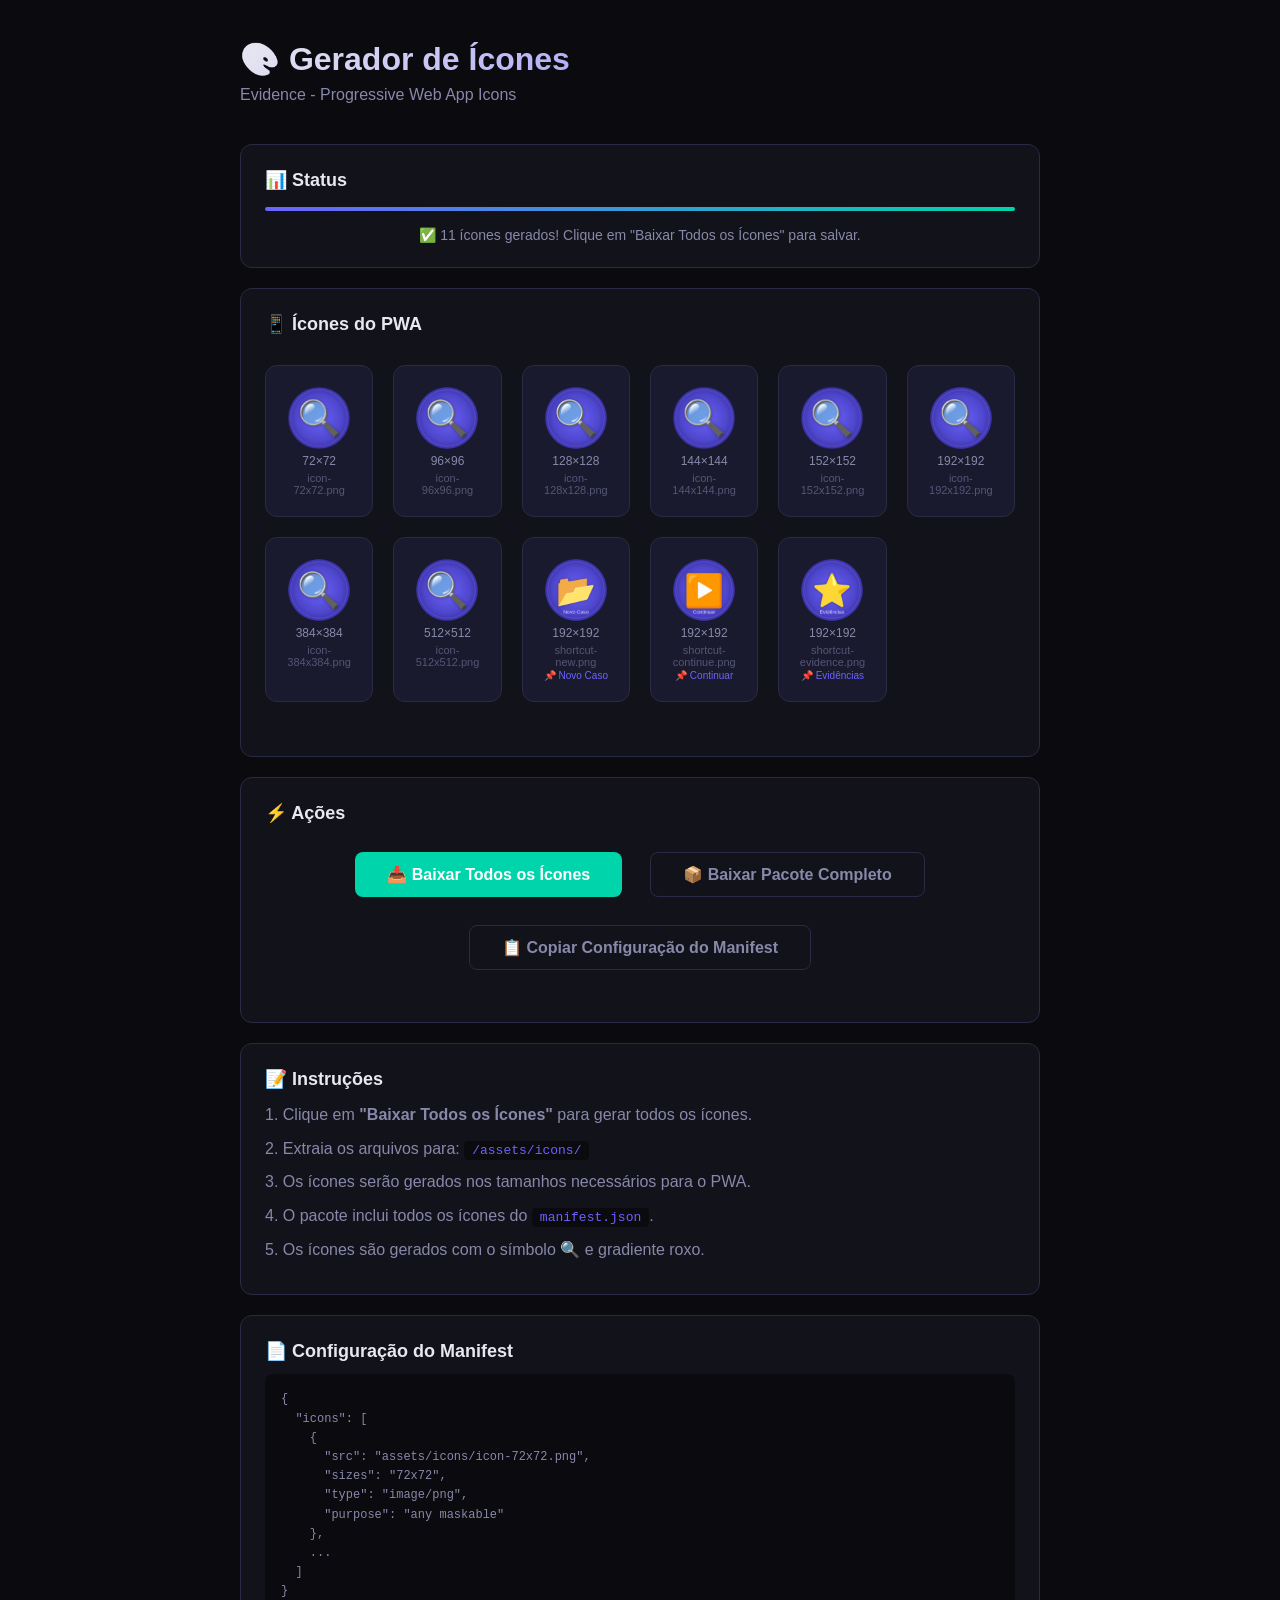
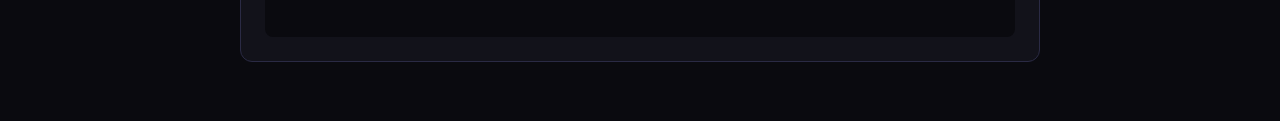
==== create-icons.html @ 15a16e3d "🔄 Refatoração completa para o Evidence" ====
<!DOCTYPE html>
<html lang="pt-BR">
<head>
    <meta charset="UTF-8">
    <meta name="viewport" content="width=device-width, initial-scale=1.0">
    <title>Gerador de Ícones - Evidence</title>
    <style>
        * {
            margin: 0;
            padding: 0;
            box-sizing: border-box;
        }

        body {
            font-family: 'Inter', -apple-system, BlinkMacSystemFont, sans-serif;
            background: #0a0a0f;
            color: #e8e8f0;
            min-height: 100vh;
            padding: 40px 20px;
        }

        .container {
            max-width: 800px;
            margin: 0 auto;
        }

        h1 {
            font-size: 32px;
            font-weight: 800;
            margin-bottom: 8px;
            background: linear-gradient(135deg, #e8e8f0, #6c63ff);
            -webkit-background-clip: text;
            -webkit-text-fill-color: transparent;
            background-clip: text;
        }

        .subtitle {
            color: #8888aa;
            margin-bottom: 40px;
        }

        .icon-grid {
            display: grid;
            grid-template-columns: repeat(auto-fill, minmax(100px, 1fr));
            gap: 20px;
            margin: 30px 0;
        }

        .icon-item {
            background: #1a1a2e;
            border: 1px solid #2a2a44;
            border-radius: 12px;
            padding: 20px;
            text-align: center;
            transition: all 0.25s ease;
            cursor: pointer;
        }

        .icon-item:hover {
            border-color: #6c63ff;
            transform: translateY(-4px);
            box-shadow: 0 8px 32px rgba(108, 99, 255, 0.2);
        }

        .icon-item .preview {
            font-size: 48px;
            display: block;
            margin-bottom: 8px;
        }

        .icon-item .size {
            font-size: 12px;
            color: #8888aa;
        }

        .icon-item .name {
            font-size: 11px;
            color: #555577;
            margin-top: 4px;
        }

        .btn {
            background: #6c63ff;
            color: white;
            border: none;
            padding: 12px 32px;
            border-radius: 8px;
            font-size: 16px;
            font-weight: 600;
            cursor: pointer;
            transition: all 0.25s ease;
            margin: 8px;
        }

        .btn:hover {
            background: #7c73ff;
            transform: translateY(-2px);
            box-shadow: 0 8px 32px rgba(108, 99, 255, 0.3);
        }

        .btn-secondary {
            background: transparent;
            border: 1px solid #2a2a44;
            color: #8888aa;
        }

        .btn-secondary:hover {
            background: #1a1a2e;
            color: #e8e8f0;
            border-color: #6c63ff;
        }

        .btn-success {
            background: #00d4aa;
        }

        .btn-success:hover {
            background: #00e8bb;
            box-shadow: 0 8px 32px rgba(0, 212, 170, 0.3);
        }

        .section {
            background: #12121a;
            border: 1px solid #2a2a44;
            border-radius: 12px;
            padding: 24px;
            margin: 20px 0;
        }

        .section h2 {
            font-size: 18px;
            margin-bottom: 12px;
            color: #e8e8f0;
        }

        .section p {
            color: #8888aa;
            line-height: 1.6;
            margin-bottom: 8px;
        }

        code {
            background: #0a0a0f;
            padding: 2px 8px;
            border-radius: 4px;
            font-size: 13px;
            color: #6c63ff;
        }

        .progress-bar {
            width: 100%;
            height: 4px;
            background: #1a1a2e;
            border-radius: 4px;
            overflow: hidden;
            margin: 16px 0;
        }

        .progress-fill {
            height: 100%;
            background: linear-gradient(90deg, #6c63ff, #00d4aa);
            transition: width 0.5s ease;
            width: 0%;
        }

        .status {
            color: #8888aa;
            font-size: 14px;
            text-align: center;
        }

        .btn-group {
            display: flex;
            gap: 12px;
            flex-wrap: wrap;
            justify-content: center;
            margin: 20px 0;
        }

        @media (max-width: 600px) {
            h1 { font-size: 24px; }
            .icon-grid { grid-template-columns: repeat(auto-fill, minmax(80px, 1fr)); }
            .icon-item .preview { font-size: 36px; }
        }
    </style>
</head>
<body>
    <div class="container">
        <h1>🎨 Gerador de Ícones</h1>
        <p class="subtitle">Evidence - Progressive Web App Icons</p>

        <!-- Status -->
        <div class="section">
            <h2>📊 Status</h2>
            <div class="progress-bar">
                <div class="progress-fill" id="progressFill"></div>
            </div>
            <div class="status" id="status">Aguardando ação...</div>
        </div>

        <!-- Ícones -->
        <div class="section">
            <h2>📱 Ícones do PWA</h2>
            <div class="icon-grid" id="iconGrid">
                <!-- Gerado por JavaScript -->
            </div>
        </div>

        <!-- Ações -->
        <div class="section">
            <h2>⚡ Ações</h2>
            <div class="btn-group">
                <button class="btn btn-success" onclick="generateAllIcons()">
                    📥 Baixar Todos os Ícones
                </button>
                <button class="btn btn-secondary" onclick="downloadPackage()">
                    📦 Baixar Pacote Completo
                </button>
                <button class="btn btn-secondary" onclick="copyManifest()">
                    📋 Copiar Configuração do Manifest
                </button>
            </div>
        </div>

        <!-- Instruções -->
        <div class="section">
            <h2>📝 Instruções</h2>
            <p>1. Clique em <strong>"Baixar Todos os Ícones"</strong> para gerar todos os ícones.</p>
            <p>2. Extraia os arquivos para: <code>/assets/icons/</code></p>
            <p>3. Os ícones serão gerados nos tamanhos necessários para o PWA.</p>
            <p>4. O pacote inclui todos os ícones do <code>manifest.json</code>.</p>
            <p>5. Os ícones são gerados com o símbolo <strong>🔍</strong> e gradiente roxo.</p>
        </div>

        <!-- Configuração do Manifest -->
        <div class="section">
            <h2>📄 Configuração do Manifest</h2>
            <pre style="background:#0a0a0f;padding:16px;border-radius:8px;overflow-x:auto;font-size:12px;color:#8888aa;line-height:1.6;" id="manifestCode">
{
  "icons": [
    {
      "src": "assets/icons/icon-72x72.png",
      "sizes": "72x72",
      "type": "image/png",
      "purpose": "any maskable"
    },
    ...
  ]
}
            </pre>
        </div>
    </div>

    <script>
        // ============================================
        // CONFIGURAÇÃO DOS ÍCONES
        // ============================================

        const ICON_SIZES = [
            { size: 72, name: 'icon-72x72.png' },
            { size: 96, name: 'icon-96x96.png' },
            { size: 128, name: 'icon-128x128.png' },
            { size: 144, name: 'icon-144x144.png' },
            { size: 152, name: 'icon-152x152.png' },
            { size: 192, name: 'icon-192x192.png' },
            { size: 384, name: 'icon-384x384.png' },
            { size: 512, name: 'icon-512x512.png' }
        ];

        const SHORTCUT_ICONS = [
            { size: 192, name: 'shortcut-new.png', label: 'Novo Caso' },
            { size: 192, name: 'shortcut-continue.png', label: 'Continuar' },
            { size: 192, name: 'shortcut-evidence.png', label: 'Evidências' }
        ];

        let generatedIcons = [];

        // ============================================
        // GERAR ÍCONES
        // ============================================

        function generateIcon(size, symbol = '🔍', label = '') {
            const canvas = document.createElement('canvas');
            canvas.width = size;
            canvas.height = size;
            const ctx = canvas.getContext('2d');

            // Fundo gradiente
            const gradient = ctx.createRadialGradient(
                size * 0.5, size * 0.5, 0,
                size * 0.5, size * 0.5, size * 0.6
            );
            gradient.addColorStop(0, '#6c63ff');
            gradient.addColorStop(0.6, '#4f47cc');
            gradient.addColorStop(1, '#2a1f8f');
            ctx.fillStyle = gradient;
            ctx.beginPath();
            ctx.arc(size * 0.5, size * 0.5, size * 0.48, 0, Math.PI * 2);
            ctx.fill();

            // Borda
            ctx.strokeStyle = 'rgba(255,255,255,0.1)';
            ctx.lineWidth = size * 0.015;
            ctx.beginPath();
            ctx.arc(size * 0.5, size * 0.5, size * 0.44, 0, Math.PI * 2);
            ctx.stroke();

            // Símbolo
            const fontSize = size * (symbol === '🔍' ? 0.55 : 0.5);
            ctx.fillStyle = 'white';
            ctx.font = `${fontSize}px serif`;
            ctx.textAlign = 'center';
            ctx.textBaseline = 'middle';
            
            // Sombra no texto
            ctx.shadowColor = 'rgba(0,0,0,0.3)';
            ctx.shadowBlur = size * 0.05;
            ctx.fillText(symbol, size * 0.5, size * 0.55);
            ctx.shadowBlur = 0;

            // Label (para shortcuts)
            if (label) {
                const labelSize = size * 0.08;
                ctx.fillStyle = 'rgba(255,255,255,0.8)';
                ctx.font = `${labelSize}px Inter, sans-serif`;
                ctx.fillText(label, size * 0.5, size * 0.85);
            }

            return canvas;
        }

        function downloadIcon(canvas, filename) {
            const link = document.createElement('a');
            link.download = filename;
            link.href = canvas.toDataURL('image/png');
            document.body.appendChild(link);
            link.click();
            document.body.removeChild(link);
        }

        // ============================================
        // GERAR TODOS OS ÍCONES
        // ============================================

        function generateAllIcons() {
            const status = document.getElementById('status');
            const progressFill = document.getElementById('progressFill');
            const grid = document.getElementById('iconGrid');
            
            let total = ICON_SIZES.length + SHORTCUT_ICONS.length;
            let generated = 0;
            generatedIcons = [];

            // Limpar grid
            grid.innerHTML = '';

            // Gerar ícones principais
            ICON_SIZES.forEach((icon, index) => {
                const canvas = generateIcon(icon.size);
                generatedIcons.push({ canvas, name: icon.name });
                
                // Mostrar preview
                const item = createIconPreview(canvas, icon.name, icon.size);
                grid.appendChild(item);
                
                generated++;
                updateProgress(generated, total, `Gerando ${icon.name}...`);
            });

            // Gerar ícones de atalho
            SHORTCUT_ICONS.forEach((icon, index) => {
                const symbols = ['📂', '▶️', '⭐'];
                const canvas = generateIcon(icon.size, symbols[index] || '🔍', icon.label);
                generatedIcons.push({ canvas, name: icon.name });
                
                const item = createIconPreview(canvas, icon.name, icon.size, icon.label);
                grid.appendChild(item);
                
                generated++;
                updateProgress(generated, total, `Gerando ${icon.name}...`);
            });

            updateProgress(generated, total, '✅ Todos os ícones gerados!');
            document.getElementById('status').innerHTML = `
                ✅ ${generated} ícones gerados! Clique em "Baixar Todos os Ícones" para salvar.
            `;
        }

        function createIconPreview(canvas, name, size, label = '') {
            const div = document.createElement('div');
            div.className = 'icon-item';
            
            const img = document.createElement('img');
            img.src = canvas.toDataURL('image/png');
            img.style.width = '64px';
            img.style.height = '64px';
            img.style.borderRadius = '8px';
            
            div.appendChild(img);
            
            const sizeSpan = document.createElement('div');
            sizeSpan.className = 'size';
            sizeSpan.textContent = `${size}×${size}`;
            div.appendChild(sizeSpan);
            
            const nameSpan = document.createElement('div');
            nameSpan.className = 'name';
            nameSpan.textContent = name;
            div.appendChild(nameSpan);
            
            if (label) {
                const labelSpan = document.createElement('div');
                labelSpan.style.cssText = 'font-size:10px;color:#6c63ff;margin-top:2px;';
                labelSpan.textContent = `📌 ${label}`;
                div.appendChild(labelSpan);
            }
            
            // Download individual
            div.addEventListener('click', () => {
                downloadIcon(canvas, name);
            });
            
            return div;
        }

        function updateProgress(current, total, message) {
            const percent = Math.round((current / total) * 100);
            document.getElementById('progressFill').style.width = percent + '%';
            document.getElementById('status').textContent = `${message} (${current}/${total})`;
        }

        // ============================================
        // BAIXAR TODOS OS ÍCONES
        // ============================================

        function downloadPackage() {
            if (generatedIcons.length === 0) {
                alert('⚠️ Primeiro gere os ícones clicando em "Baixar Todos os Ícones"');
                return;
            }

            // Download individual
            generatedIcons.forEach((item, index) => {
                setTimeout(() => {
                    downloadIcon(item.canvas, item.name);
                }, index * 200);
            });

            document.getElementById('status').textContent = 
                `📥 Baixando ${generatedIcons.length} ícones...`;
        }

        // ============================================
        // COPIAR CONFIGURAÇÃO DO MANIFEST
        // ============================================

        function copyManifest() {
            const iconConfig = ICON_SIZES.map(icon => ({
                src: `assets/icons/${icon.name}`,
                sizes: `${icon.size}x${icon.size}`,
                type: 'image/png',
                purpose: 'any maskable'
            }));

            const shortcutConfig = SHORTCUT_ICONS.map(icon => ({
                src: `assets/icons/${icon.name}`,
                sizes: `${icon.size}x${icon.size}`,
                type: 'image/png'
            }));

            const manifest = {
                icons: iconConfig,
                shortcuts: [
                    {
                        name: "Nova Investigação",
                        short_name: "Novo Caso",
                        description: "Iniciar uma nova investigação",
                        url: "/?action=new",
                        icons: [shortcutConfig[0]]
                    },
                    {
                        name: "Continuar Investigação",
                        short_name: "Continuar",
                        description: "Continuar onde parou",
                        url: "/?action=continue",
                        icons: [shortcutConfig[1]]
                    },
                    {
                        name: "Evidências",
                        short_name: "Evidências",
                        description: "Ver todas as evidências",
                        url: "/?action=evidence",
                        icons: [shortcutConfig[2]]
                    }
                ]
            };

            const text = JSON.stringify(manifest, null, 2);
            
            // Copiar para clipboard
            if (navigator.clipboard) {
                navigator.clipboard.writeText(text).then(() => {
                    document.getElementById('status').textContent = '✅ Configuração copiada para o clipboard!';
                });
            } else {
                // Fallback
                const textarea = document.createElement('textarea');
                textarea.value = text;
                document.body.appendChild(textarea);
                textarea.select();
                document.execCommand('copy');
                document.body.removeChild(textarea);
                document.getElementById('status').textContent = '✅ Configuração copiada para o clipboard!';
            }

            // Mostrar no preview
            document.getElementById('manifestCode').textContent = text;
        }

        // ============================================
        // INICIAR
        // ============================================

        // Auto-generate on load
        document.addEventListener('DOMContentLoaded', () => {
            generateAllIcons();
        });

        // ============================================
        // EXPORTAR PARA USO EXTERNO
        // ============================================

        window.generateAllIcons = generateAllIcons;
        window.downloadPackage = downloadPackage;
        window.copyManifest = copyManifest;

        console.log('🎨 Icon Generator loaded!');
        console.log(`📱 ${ICON_SIZES.length + SHORTCUT_ICONS.length} icons ready to generate`);
    </script>
</body>
</html>
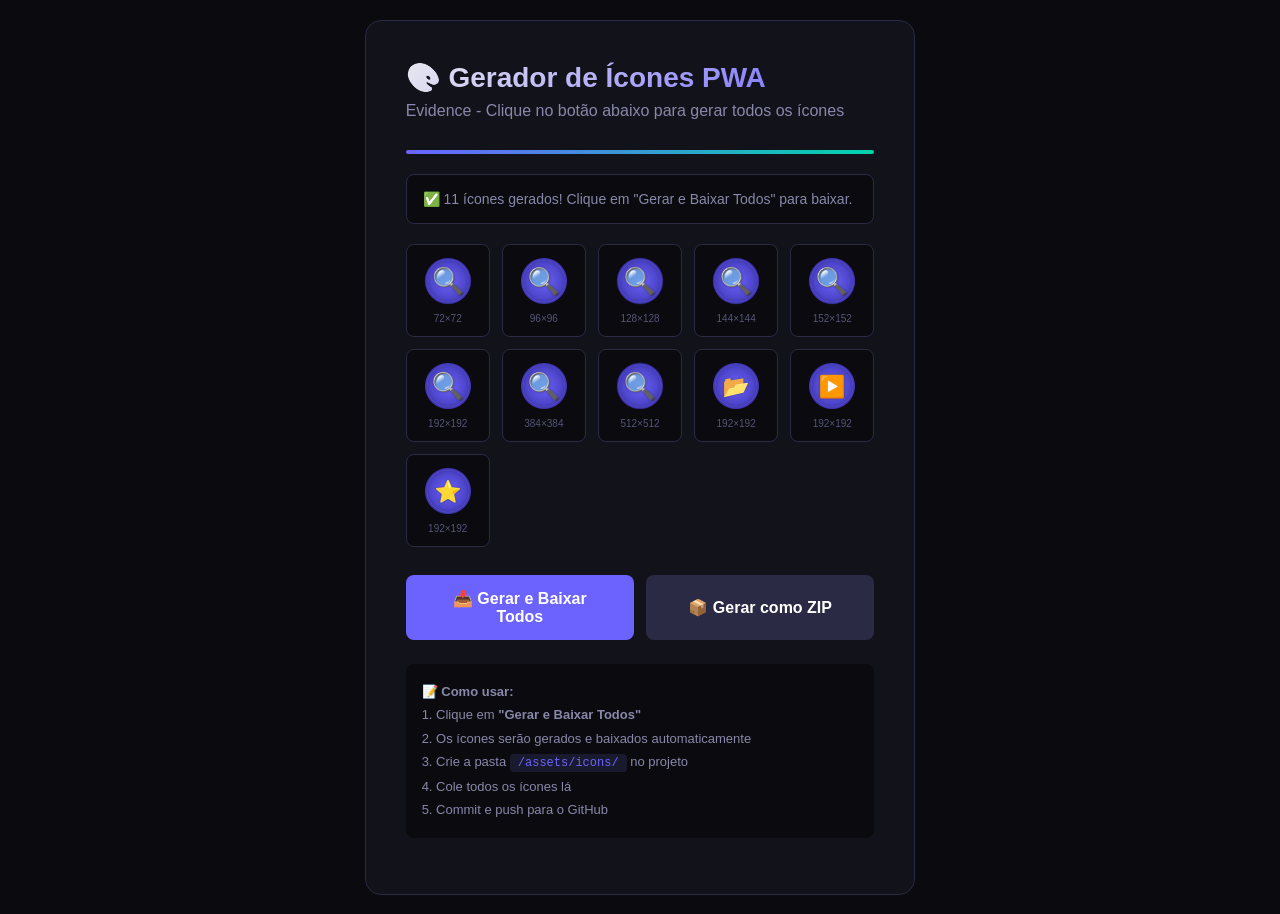
==== commit 9190836b: "🔧 Atualiza gerador de ícones com suporte a ZIP" ====
--- a/create-icons.html
+++ b/create-icons.html
@@ -5,148 +5,79 @@
     <meta name="viewport" content="width=device-width, initial-scale=1.0">
     <title>Gerador de Ícones - Evidence</title>
     <style>
-        * {
-            margin: 0;
-            padding: 0;
-            box-sizing: border-box;
-        }
-
+        * { margin: 0; padding: 0; box-sizing: border-box; }
         body {
-            font-family: 'Inter', -apple-system, BlinkMacSystemFont, sans-serif;
+            font-family: 'Inter', sans-serif;
             background: #0a0a0f;
             color: #e8e8f0;
             min-height: 100vh;
-            padding: 40px 20px;
-        }
-
+            display: flex;
+            align-items: center;
+            justify-content: center;
+            padding: 20px;
+        }
         .container {
-            max-width: 800px;
-            margin: 0 auto;
-        }
-
+            max-width: 700px;
+            background: #12121a;
+            border: 1px solid #2a2a44;
+            border-radius: 16px;
+            padding: 40px;
+        }
         h1 {
-            font-size: 32px;
+            font-size: 28px;
             font-weight: 800;
             margin-bottom: 8px;
             background: linear-gradient(135deg, #e8e8f0, #6c63ff);
             -webkit-background-clip: text;
             -webkit-text-fill-color: transparent;
-            background-clip: text;
-        }
-
-        .subtitle {
-            color: #8888aa;
-            margin-bottom: 40px;
-        }
-
-        .icon-grid {
-            display: grid;
-            grid-template-columns: repeat(auto-fill, minmax(100px, 1fr));
-            gap: 20px;
-            margin: 30px 0;
-        }
-
-        .icon-item {
-            background: #1a1a2e;
-            border: 1px solid #2a2a44;
-            border-radius: 12px;
-            padding: 20px;
-            text-align: center;
-            transition: all 0.25s ease;
-            cursor: pointer;
-        }
-
-        .icon-item:hover {
-            border-color: #6c63ff;
-            transform: translateY(-4px);
-            box-shadow: 0 8px 32px rgba(108, 99, 255, 0.2);
-        }
-
-        .icon-item .preview {
-            font-size: 48px;
-            display: block;
-            margin-bottom: 8px;
-        }
-
-        .icon-item .size {
-            font-size: 12px;
-            color: #8888aa;
-        }
-
-        .icon-item .name {
-            font-size: 11px;
-            color: #555577;
-            margin-top: 4px;
-        }
-
+        }
+        .subtitle { color: #8888aa; margin-bottom: 30px; }
         .btn {
             background: #6c63ff;
             color: white;
             border: none;
-            padding: 12px 32px;
+            padding: 14px 32px;
             border-radius: 8px;
             font-size: 16px;
             font-weight: 600;
             cursor: pointer;
             transition: all 0.25s ease;
-            margin: 8px;
-        }
-
-        .btn:hover {
-            background: #7c73ff;
-            transform: translateY(-2px);
-            box-shadow: 0 8px 32px rgba(108, 99, 255, 0.3);
-        }
-
-        .btn-secondary {
-            background: transparent;
+            margin: 8px 0;
+            width: 100%;
+        }
+        .btn:hover { background: #7c73ff; transform: translateY(-2px); }
+        .btn-secondary { background: #2a2a44; }
+        .btn-secondary:hover { background: #3a3a5a; }
+        .status {
+            margin: 20px 0;
+            padding: 16px;
+            background: #0a0a0f;
+            border-radius: 8px;
             border: 1px solid #2a2a44;
             color: #8888aa;
-        }
-
-        .btn-secondary:hover {
-            background: #1a1a2e;
-            color: #e8e8f0;
-            border-color: #6c63ff;
-        }
-
-        .btn-success {
-            background: #00d4aa;
-        }
-
-        .btn-success:hover {
-            background: #00e8bb;
-            box-shadow: 0 8px 32px rgba(0, 212, 170, 0.3);
-        }
-
-        .section {
-            background: #12121a;
+            font-size: 14px;
+        }
+        .status .success { color: #00d4aa; }
+        .status .error { color: #ff6b6b; }
+        .icon-grid {
+            display: grid;
+            grid-template-columns: repeat(auto-fill, minmax(80px, 1fr));
+            gap: 12px;
+            margin: 20px 0;
+        }
+        .icon-item {
+            background: #0a0a0f;
             border: 1px solid #2a2a44;
-            border-radius: 12px;
-            padding: 24px;
-            margin: 20px 0;
-        }
-
-        .section h2 {
-            font-size: 18px;
-            margin-bottom: 12px;
-            color: #e8e8f0;
-        }
-
-        .section p {
-            color: #8888aa;
-            line-height: 1.6;
-            margin-bottom: 8px;
-        }
-
-        code {
-            background: #0a0a0f;
-            padding: 2px 8px;
-            border-radius: 4px;
-            font-size: 13px;
-            color: #6c63ff;
-        }
-
+            border-radius: 8px;
+            padding: 12px;
+            text-align: center;
+        }
+        .icon-item img {
+            width: 48px;
+            height: 48px;
+            border-radius: 6px;
+        }
+        .icon-item .size { font-size: 10px; color: #555577; margin-top: 4px; }
         .progress-bar {
             width: 100%;
             height: 4px;
@@ -155,107 +86,65 @@
             overflow: hidden;
             margin: 16px 0;
         }
-
         .progress-fill {
             height: 100%;
             background: linear-gradient(90deg, #6c63ff, #00d4aa);
             transition: width 0.5s ease;
             width: 0%;
         }
-
-        .status {
+        .instructions {
+            background: #0a0a0f;
+            border-radius: 8px;
+            padding: 16px;
+            margin: 16px 0;
+            font-size: 13px;
             color: #8888aa;
-            font-size: 14px;
-            text-align: center;
-        }
-
+            line-height: 1.8;
+        }
+        code {
+            background: #1a1a2e;
+            padding: 2px 8px;
+            border-radius: 4px;
+            color: #6c63ff;
+            font-size: 12px;
+        }
         .btn-group {
             display: flex;
             gap: 12px;
             flex-wrap: wrap;
-            justify-content: center;
-            margin: 20px 0;
-        }
-
-        @media (max-width: 600px) {
-            h1 { font-size: 24px; }
-            .icon-grid { grid-template-columns: repeat(auto-fill, minmax(80px, 1fr)); }
-            .icon-item .preview { font-size: 36px; }
-        }
+        }
+        .btn-group .btn { flex: 1; min-width: 120px; }
     </style>
 </head>
 <body>
     <div class="container">
-        <h1>🎨 Gerador de Ícones</h1>
-        <p class="subtitle">Evidence - Progressive Web App Icons</p>
-
-        <!-- Status -->
-        <div class="section">
-            <h2>📊 Status</h2>
-            <div class="progress-bar">
-                <div class="progress-fill" id="progressFill"></div>
-            </div>
-            <div class="status" id="status">Aguardando ação...</div>
+        <h1>🎨 Gerador de Ícones PWA</h1>
+        <p class="subtitle">Evidence - Clique no botão abaixo para gerar todos os ícones</p>
+
+        <div class="progress-bar">
+            <div class="progress-fill" id="progressFill"></div>
         </div>
 
-        <!-- Ícones -->
-        <div class="section">
-            <h2>📱 Ícones do PWA</h2>
-            <div class="icon-grid" id="iconGrid">
-                <!-- Gerado por JavaScript -->
-            </div>
+        <div id="status" class="status">⏳ Aguardando...</div>
+
+        <div id="iconGrid" class="icon-grid"></div>
+
+        <div class="btn-group">
+            <button class="btn" id="generateBtn">📥 Gerar e Baixar Todos</button>
+            <button class="btn btn-secondary" id="generateZipBtn">📦 Gerar como ZIP</button>
         </div>
 
-        <!-- Ações -->
-        <div class="section">
-            <h2>⚡ Ações</h2>
-            <div class="btn-group">
-                <button class="btn btn-success" onclick="generateAllIcons()">
-                    📥 Baixar Todos os Ícones
-                </button>
-                <button class="btn btn-secondary" onclick="downloadPackage()">
-                    📦 Baixar Pacote Completo
-                </button>
-                <button class="btn btn-secondary" onclick="copyManifest()">
-                    📋 Copiar Configuração do Manifest
-                </button>
-            </div>
-        </div>
-
-        <!-- Instruções -->
-        <div class="section">
-            <h2>📝 Instruções</h2>
-            <p>1. Clique em <strong>"Baixar Todos os Ícones"</strong> para gerar todos os ícones.</p>
-            <p>2. Extraia os arquivos para: <code>/assets/icons/</code></p>
-            <p>3. Os ícones serão gerados nos tamanhos necessários para o PWA.</p>
-            <p>4. O pacote inclui todos os ícones do <code>manifest.json</code>.</p>
-            <p>5. Os ícones são gerados com o símbolo <strong>🔍</strong> e gradiente roxo.</p>
-        </div>
-
-        <!-- Configuração do Manifest -->
-        <div class="section">
-            <h2>📄 Configuração do Manifest</h2>
-            <pre style="background:#0a0a0f;padding:16px;border-radius:8px;overflow-x:auto;font-size:12px;color:#8888aa;line-height:1.6;" id="manifestCode">
-{
-  "icons": [
-    {
-      "src": "assets/icons/icon-72x72.png",
-      "sizes": "72x72",
-      "type": "image/png",
-      "purpose": "any maskable"
-    },
-    ...
-  ]
-}
-            </pre>
+        <div class="instructions">
+            <strong>📝 Como usar:</strong><br>
+            1. Clique em <strong>"Gerar e Baixar Todos"</strong><br>
+            2. Os ícones serão gerados e baixados automaticamente<br>
+            3. Crie a pasta <code>/assets/icons/</code> no projeto<br>
+            4. Cole todos os ícones lá<br>
+            5. Commit e push para o GitHub
         </div>
     </div>
 
     <script>
-        // ============================================
-        // CONFIGURAÇÃO DOS ÍCONES
-        // ============================================
-
         const ICON_SIZES = [
             { size: 72, name: 'icon-72x72.png' },
             { size: 96, name: 'icon-96x96.png' },
@@ -268,18 +157,14 @@
         ];
 
         const SHORTCUT_ICONS = [
-            { size: 192, name: 'shortcut-new.png', label: 'Novo Caso' },
-            { size: 192, name: 'shortcut-continue.png', label: 'Continuar' },
-            { size: 192, name: 'shortcut-evidence.png', label: 'Evidências' }
+            { size: 192, name: 'shortcut-new.png', symbol: '📂' },
+            { size: 192, name: 'shortcut-continue.png', symbol: '▶️' },
+            { size: 192, name: 'shortcut-evidence.png', symbol: '⭐' }
         ];
 
         let generatedIcons = [];
 
-        // ============================================
-        // GERAR ÍCONES
-        // ============================================
-
-        function generateIcon(size, symbol = '🔍', label = '') {
+        function generateIcon(size, symbol = '🔍') {
             const canvas = document.createElement('canvas');
             canvas.width = size;
             canvas.height = size;
@@ -306,236 +191,170 @@
             ctx.stroke();
 
             // Símbolo
-            const fontSize = size * (symbol === '🔍' ? 0.55 : 0.5);
+            const fontSize = size * (symbol === '🔍' ? 0.55 : 0.45);
             ctx.fillStyle = 'white';
             ctx.font = `${fontSize}px serif`;
             ctx.textAlign = 'center';
             ctx.textBaseline = 'middle';
-            
-            // Sombra no texto
             ctx.shadowColor = 'rgba(0,0,0,0.3)';
             ctx.shadowBlur = size * 0.05;
             ctx.fillText(symbol, size * 0.5, size * 0.55);
             ctx.shadowBlur = 0;
 
-            // Label (para shortcuts)
-            if (label) {
-                const labelSize = size * 0.08;
-                ctx.fillStyle = 'rgba(255,255,255,0.8)';
-                ctx.font = `${labelSize}px Inter, sans-serif`;
-                ctx.fillText(label, size * 0.5, size * 0.85);
-            }
-
             return canvas;
         }
 
-        function downloadIcon(canvas, filename) {
-            const link = document.createElement('a');
-            link.download = filename;
-            link.href = canvas.toDataURL('image/png');
-            document.body.appendChild(link);
-            link.click();
-            document.body.removeChild(link);
-        }
-
-        // ============================================
-        // GERAR TODOS OS ÍCONES
-        // ============================================
-
-        function generateAllIcons() {
-            const status = document.getElementById('status');
-            const progressFill = document.getElementById('progressFill');
-            const grid = document.getElementById('iconGrid');
-            
-            let total = ICON_SIZES.length + SHORTCUT_ICONS.length;
-            let generated = 0;
-            generatedIcons = [];
-
-            // Limpar grid
-            grid.innerHTML = '';
-
-            // Gerar ícones principais
-            ICON_SIZES.forEach((icon, index) => {
-                const canvas = generateIcon(icon.size);
-                generatedIcons.push({ canvas, name: icon.name });
-                
-                // Mostrar preview
-                const item = createIconPreview(canvas, icon.name, icon.size);
-                grid.appendChild(item);
-                
-                generated++;
-                updateProgress(generated, total, `Gerando ${icon.name}...`);
-            });
-
-            // Gerar ícones de atalho
-            SHORTCUT_ICONS.forEach((icon, index) => {
-                const symbols = ['📂', '▶️', '⭐'];
-                const canvas = generateIcon(icon.size, symbols[index] || '🔍', icon.label);
-                generatedIcons.push({ canvas, name: icon.name });
-                
-                const item = createIconPreview(canvas, icon.name, icon.size, icon.label);
-                grid.appendChild(item);
-                
-                generated++;
-                updateProgress(generated, total, `Gerando ${icon.name}...`);
-            });
-
-            updateProgress(generated, total, '✅ Todos os ícones gerados!');
+        function updateProgress(current, total, message) {
+            const percent = Math.round((current / total) * 100);
+            document.getElementById('progressFill').style.width = percent + '%';
             document.getElementById('status').innerHTML = `
-                ✅ ${generated} ícones gerados! Clique em "Baixar Todos os Ícones" para salvar.
+                ${message} (${current}/${total})
             `;
         }
 
-        function createIconPreview(canvas, name, size, label = '') {
+        function renderPreview(canvas, name, size) {
             const div = document.createElement('div');
             div.className = 'icon-item';
-            
             const img = document.createElement('img');
             img.src = canvas.toDataURL('image/png');
-            img.style.width = '64px';
-            img.style.height = '64px';
-            img.style.borderRadius = '8px';
-            
             div.appendChild(img);
-            
             const sizeSpan = document.createElement('div');
             sizeSpan.className = 'size';
             sizeSpan.textContent = `${size}×${size}`;
             div.appendChild(sizeSpan);
-            
-            const nameSpan = document.createElement('div');
-            nameSpan.className = 'name';
-            nameSpan.textContent = name;
-            div.appendChild(nameSpan);
-            
-            if (label) {
-                const labelSpan = document.createElement('div');
-                labelSpan.style.cssText = 'font-size:10px;color:#6c63ff;margin-top:2px;';
-                labelSpan.textContent = `📌 ${label}`;
-                div.appendChild(labelSpan);
+            return div;
+        }
+
+        function generateAllIcons() {
+            const status = document.getElementById('status');
+            const grid = document.getElementById('iconGrid');
+            grid.innerHTML = '';
+
+            const allIcons = [...ICON_SIZES, ...SHORTCUT_ICONS];
+            const total = allIcons.length;
+            let current = 0;
+            generatedIcons = [];
+
+            // Gerar ícones principais
+            ICON_SIZES.forEach((icon) => {
+                const canvas = generateIcon(icon.size);
+                generatedIcons.push({ canvas, name: icon.name });
+                grid.appendChild(renderPreview(canvas, icon.name, icon.size));
+                current++;
+                updateProgress(current, total, `Gerando ${icon.name}...`);
+            });
+
+            // Gerar ícones de atalho
+            SHORTCUT_ICONS.forEach((icon) => {
+                const canvas = generateIcon(icon.size, icon.symbol);
+                generatedIcons.push({ canvas, name: icon.name });
+                grid.appendChild(renderPreview(canvas, icon.name, icon.size));
+                current++;
+                updateProgress(current, total, `Gerando ${icon.name}...`);
+            });
+
+            updateProgress(total, total, '✅ Todos os ícones gerados!');
+            document.getElementById('status').innerHTML = `
+                ✅ ${total} ícones gerados! Clique em "Gerar e Baixar Todos" para baixar.
+            `;
+
+            return generatedIcons;
+        }
+
+        function downloadAllIcons() {
+            if (generatedIcons.length === 0) {
+                generateAllIcons();
             }
-            
-            // Download individual
-            div.addEventListener('click', () => {
-                downloadIcon(canvas, name);
-            });
-            
-            return div;
-        }
-
-        function updateProgress(current, total, message) {
-            const percent = Math.round((current / total) * 100);
-            document.getElementById('progressFill').style.width = percent + '%';
-            document.getElementById('status').textContent = `${message} (${current}/${total})`;
-        }
-
-        // ============================================
-        // BAIXAR TODOS OS ÍCONES
-        // ============================================
-
-        function downloadPackage() {
-            if (generatedIcons.length === 0) {
-                alert('⚠️ Primeiro gere os ícones clicando em "Baixar Todos os Ícones"');
-                return;
-            }
-
-            // Download individual
+
+            document.getElementById('status').innerHTML = '📥 Baixando ícones...';
+
+            // Baixar um por um com delay
             generatedIcons.forEach((item, index) => {
                 setTimeout(() => {
-                    downloadIcon(item.canvas, item.name);
+                    const link = document.createElement('a');
+                    link.download = item.name;
+                    link.href = item.canvas.toDataURL('image/png');
+                    document.body.appendChild(link);
+                    link.click();
+                    document.body.removeChild(link);
+
+                    if (index === generatedIcons.length - 1) {
+                        document.getElementById('status').innerHTML = `
+                            ✅ ${generatedIcons.length} ícones baixados com sucesso!
+                            <br>📁 Agora copie para: <strong>/assets/icons/</strong>
+                        `;
+                    }
                 }, index * 200);
             });
-
-            document.getElementById('status').textContent = 
-                `📥 Baixando ${generatedIcons.length} ícones...`;
-        }
-
-        // ============================================
-        // COPIAR CONFIGURAÇÃO DO MANIFEST
-        // ============================================
-
-        function copyManifest() {
-            const iconConfig = ICON_SIZES.map(icon => ({
-                src: `assets/icons/${icon.name}`,
-                sizes: `${icon.size}x${icon.size}`,
-                type: 'image/png',
-                purpose: 'any maskable'
-            }));
-
-            const shortcutConfig = SHORTCUT_ICONS.map(icon => ({
-                src: `assets/icons/${icon.name}`,
-                sizes: `${icon.size}x${icon.size}`,
-                type: 'image/png'
-            }));
-
-            const manifest = {
-                icons: iconConfig,
-                shortcuts: [
-                    {
-                        name: "Nova Investigação",
-                        short_name: "Novo Caso",
-                        description: "Iniciar uma nova investigação",
-                        url: "/?action=new",
-                        icons: [shortcutConfig[0]]
-                    },
-                    {
-                        name: "Continuar Investigação",
-                        short_name: "Continuar",
-                        description: "Continuar onde parou",
-                        url: "/?action=continue",
-                        icons: [shortcutConfig[1]]
-                    },
-                    {
-                        name: "Evidências",
-                        short_name: "Evidências",
-                        description: "Ver todas as evidências",
-                        url: "/?action=evidence",
-                        icons: [shortcutConfig[2]]
-                    }
-                ]
-            };
-
-            const text = JSON.stringify(manifest, null, 2);
-            
-            // Copiar para clipboard
-            if (navigator.clipboard) {
-                navigator.clipboard.writeText(text).then(() => {
-                    document.getElementById('status').textContent = '✅ Configuração copiada para o clipboard!';
-                });
-            } else {
-                // Fallback
-                const textarea = document.createElement('textarea');
-                textarea.value = text;
-                document.body.appendChild(textarea);
-                textarea.select();
-                document.execCommand('copy');
-                document.body.removeChild(textarea);
-                document.getElementById('status').textContent = '✅ Configuração copiada para o clipboard!';
+        }
+
+        function downloadAsZip() {
+            if (generatedIcons.length === 0) {
+                generateAllIcons();
             }
 
-            // Mostrar no preview
-            document.getElementById('manifestCode').textContent = text;
-        }
-
-        // ============================================
-        // INICIAR
-        // ============================================
-
-        // Auto-generate on load
-        document.addEventListener('DOMContentLoaded', () => {
+            document.getElementById('status').innerHTML = '📦 Criando arquivo ZIP...';
+
+            // Criar um objeto com todos os ícones como data URLs
+            const iconsData = {};
+            generatedIcons.forEach(item => {
+                iconsData[item.name] = item.canvas.toDataURL('image/png');
+            });
+
+            // Criar um arquivo HTML que irá gerar o ZIP
+            const zipScript = `
+                <!DOCTYPE html>
+                <html>
+                <head><meta charset="UTF-8"><title>Gerando ZIP</title></head>
+                <body>
+                <script>
+                    const iconsData = ${JSON.stringify(iconsData)};
+                    const zip = new JSZip();
+                    
+                    Object.keys(iconsData).forEach(name => {
+                        const data = iconsData[name].split(',')[1];
+                        zip.file('icons/' + name, data, {base64: true});
+                    });
+                    
+                    zip.generateAsync({type: 'blob'}).then(content => {
+                        const link = document.createElement('a');
+                        link.download = 'evidence-icons.zip';
+                        link.href = URL.createObjectURL(content);
+                        document.body.appendChild(link);
+                        link.click();
+                        document.body.removeChild(link);
+                        document.write('✅ ZIP gerado com sucesso!');
+                    });
+                <\/script>
+                <script src="https://cdnjs.cloudflare.com/ajax/libs/jszip/3.10.1/jszip.min.js"><\/script>
+                </body>
+                </html>
+            `;
+
+            // Abrir em uma nova janela
+            const win = window.open('', '_blank');
+            win.document.write(zipScript);
+            win.document.close();
+
+            document.getElementById('status').innerHTML = '📦 Nova janela aberta para download do ZIP!';
+        }
+
+        // Event Listeners
+        document.getElementById('generateBtn').addEventListener('click', () => {
+            if (generatedIcons.length === 0) {
+                generateAllIcons();
+            }
+            downloadAllIcons();
+        });
+
+        document.getElementById('generateZipBtn').addEventListener('click', downloadAsZip);
+
+        // Gerar automaticamente ao carregar
+        window.addEventListener('load', () => {
             generateAllIcons();
         });
 
-        // ============================================
-        // EXPORTAR PARA USO EXTERNO
-        // ============================================
-
-        window.generateAllIcons = generateAllIcons;
-        window.downloadPackage = downloadPackage;
-        window.copyManifest = copyManifest;
-
         console.log('🎨 Icon Generator loaded!');
-        console.log(`📱 ${ICON_SIZES.length + SHORTCUT_ICONS.length} icons ready to generate`);
     </script>
 </body>
 </html>
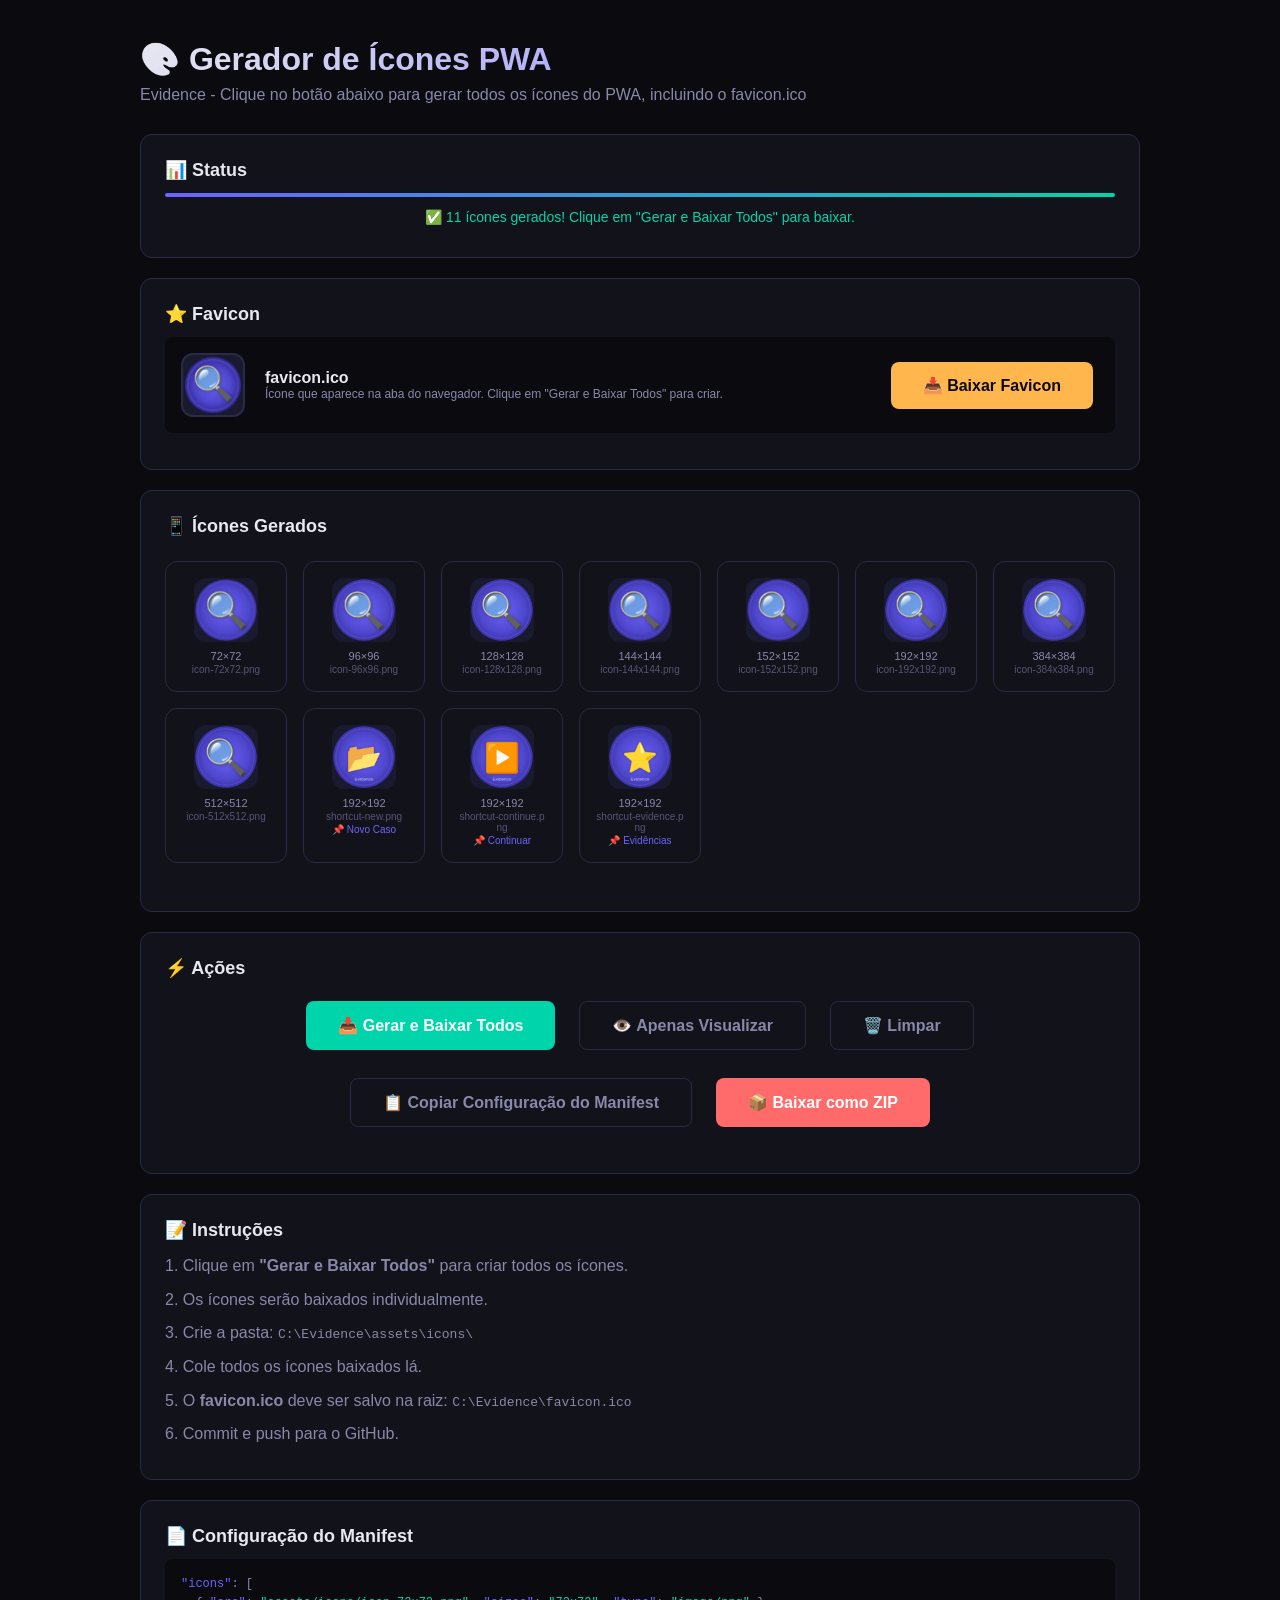
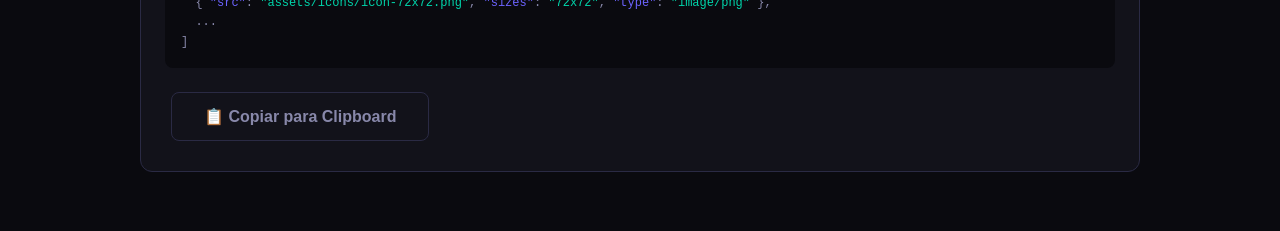
==== commit 256930e6: "🎨 Adiciona ícones PWA, favicon e gerador de ícones" ====
--- a/create-icons.html
+++ b/create-icons.html
@@ -5,33 +5,90 @@
     <meta name="viewport" content="width=device-width, initial-scale=1.0">
     <title>Gerador de Ícones - Evidence</title>
     <style>
-        * { margin: 0; padding: 0; box-sizing: border-box; }
+        * {
+            margin: 0;
+            padding: 0;
+            box-sizing: border-box;
+        }
+
         body {
-            font-family: 'Inter', sans-serif;
+            font-family: 'Inter', -apple-system, BlinkMacSystemFont, sans-serif;
             background: #0a0a0f;
             color: #e8e8f0;
             min-height: 100vh;
-            display: flex;
-            align-items: center;
-            justify-content: center;
-            padding: 20px;
-        }
+            padding: 40px 20px;
+        }
+
         .container {
-            max-width: 700px;
-            background: #12121a;
-            border: 1px solid #2a2a44;
-            border-radius: 16px;
-            padding: 40px;
-        }
+            max-width: 1000px;
+            margin: 0 auto;
+        }
+
         h1 {
-            font-size: 28px;
+            font-size: 32px;
             font-weight: 800;
             margin-bottom: 8px;
             background: linear-gradient(135deg, #e8e8f0, #6c63ff);
             -webkit-background-clip: text;
             -webkit-text-fill-color: transparent;
-        }
-        .subtitle { color: #8888aa; margin-bottom: 30px; }
+            background-clip: text;
+        }
+
+        .subtitle {
+            color: #8888aa;
+            margin-bottom: 30px;
+        }
+
+        .icon-grid {
+            display: grid;
+            grid-template-columns: repeat(auto-fill, minmax(110px, 1fr));
+            gap: 16px;
+            margin: 24px 0;
+        }
+
+        .icon-item {
+            background: #12121a;
+            border: 1px solid #2a2a44;
+            border-radius: 12px;
+            padding: 16px;
+            text-align: center;
+            transition: all 0.25s ease;
+            cursor: pointer;
+        }
+
+        .icon-item:hover {
+            border-color: #6c63ff;
+            transform: translateY(-4px);
+            box-shadow: 0 8px 32px rgba(108, 99, 255, 0.2);
+        }
+
+        .icon-item img {
+            width: 64px;
+            height: 64px;
+            border-radius: 12px;
+            display: block;
+            margin: 0 auto 8px;
+            background: #1a1a2e;
+        }
+
+        .icon-item .size {
+            font-size: 11px;
+            color: #8888aa;
+        }
+
+        .icon-item .name {
+            font-size: 10px;
+            color: #555577;
+            margin-top: 2px;
+            word-break: break-all;
+        }
+
+        .icon-item .label {
+            font-size: 10px;
+            color: #6c63ff;
+            margin-top: 2px;
+        }
+
         .btn {
             background: #6c63ff;
             color: white;
@@ -42,109 +99,256 @@
             font-weight: 600;
             cursor: pointer;
             transition: all 0.25s ease;
-            margin: 8px 0;
-            width: 100%;
-        }
-        .btn:hover { background: #7c73ff; transform: translateY(-2px); }
-        .btn-secondary { background: #2a2a44; }
-        .btn-secondary:hover { background: #3a3a5a; }
-        .status {
-            margin: 20px 0;
-            padding: 16px;
-            background: #0a0a0f;
-            border-radius: 8px;
+            margin: 6px;
+        }
+
+        .btn:hover {
+            background: #7c73ff;
+            transform: translateY(-2px);
+            box-shadow: 0 8px 32px rgba(108, 99, 255, 0.3);
+        }
+
+        .btn-secondary {
+            background: transparent;
             border: 1px solid #2a2a44;
             color: #8888aa;
-            font-size: 14px;
-        }
-        .status .success { color: #00d4aa; }
-        .status .error { color: #ff6b6b; }
-        .icon-grid {
-            display: grid;
-            grid-template-columns: repeat(auto-fill, minmax(80px, 1fr));
+        }
+
+        .btn-secondary:hover {
+            background: #1a1a2e;
+            color: #e8e8f0;
+            border-color: #6c63ff;
+            transform: translateY(-2px);
+        }
+
+        .btn-success {
+            background: #00d4aa;
+        }
+
+        .btn-success:hover {
+            background: #00e8bb;
+            box-shadow: 0 8px 32px rgba(0, 212, 170, 0.3);
+        }
+
+        .btn-danger {
+            background: #ff6b6b;
+        }
+
+        .btn-danger:hover {
+            background: #ff7b7b;
+            box-shadow: 0 8px 32px rgba(255, 107, 107, 0.3);
+        }
+
+        .btn-warning {
+            background: #ffb74d;
+            color: #0a0a0f;
+        }
+
+        .btn-warning:hover {
+            background: #ffc97a;
+            box-shadow: 0 8px 32px rgba(255, 183, 77, 0.3);
+        }
+
+        .section {
+            background: #12121a;
+            border: 1px solid #2a2a44;
+            border-radius: 12px;
+            padding: 24px;
+            margin: 20px 0;
+        }
+
+        .section h2 {
+            font-size: 18px;
+            margin-bottom: 12px;
+            color: #e8e8f0;
+        }
+
+        .section p {
+            color: #8888aa;
+            line-height: 1.6;
+            margin-bottom: 8px;
+        }
+
+        .btn-group {
+            display: flex;
             gap: 12px;
-            margin: 20px 0;
-        }
-        .icon-item {
-            background: #0a0a0f;
-            border: 1px solid #2a2a44;
-            border-radius: 8px;
-            padding: 12px;
-            text-align: center;
-        }
-        .icon-item img {
-            width: 48px;
-            height: 48px;
-            border-radius: 6px;
-        }
-        .icon-item .size { font-size: 10px; color: #555577; margin-top: 4px; }
+            flex-wrap: wrap;
+            justify-content: center;
+            margin: 16px 0;
+        }
+
         .progress-bar {
             width: 100%;
             height: 4px;
             background: #1a1a2e;
             border-radius: 4px;
             overflow: hidden;
-            margin: 16px 0;
-        }
+            margin: 12px 0;
+        }
+
         .progress-fill {
             height: 100%;
             background: linear-gradient(90deg, #6c63ff, #00d4aa);
             transition: width 0.5s ease;
             width: 0%;
         }
-        .instructions {
+
+        .status {
+            color: #8888aa;
+            font-size: 14px;
+            text-align: center;
+            margin: 8px 0;
+        }
+
+        .status.success {
+            color: #00d4aa;
+        }
+
+        .status.error {
+            color: #ff6b6b;
+        }
+
+        .code-block {
+            background: #0a0a0f;
+            padding: 16px;
+            border-radius: 8px;
+            overflow-x: auto;
+            font-size: 12px;
+            color: #8888aa;
+            line-height: 1.6;
+            font-family: 'Courier New', monospace;
+            max-height: 300px;
+            overflow-y: auto;
+        }
+
+        .code-block .key { color: #6c63ff; }
+        .code-block .string { color: #00d4aa; }
+        .code-block .number { color: #ffb74d; }
+        .code-block .boolean { color: #ff6b6b; }
+
+        .favicon-preview {
+            display: flex;
+            align-items: center;
+            gap: 20px;
+            padding: 16px;
             background: #0a0a0f;
             border-radius: 8px;
-            padding: 16px;
-            margin: 16px 0;
-            font-size: 13px;
+            margin: 12px 0;
+            flex-wrap: wrap;
+        }
+
+        .favicon-preview img {
+            width: 64px;
+            height: 64px;
+            border-radius: 12px;
+            background: #1a1a2e;
+            border: 2px solid #2a2a44;
+        }
+
+        .favicon-preview .info {
+            flex: 1;
+        }
+
+        .favicon-preview .info .title {
+            font-weight: 600;
+            color: #e8e8f0;
+        }
+
+        .favicon-preview .info .desc {
+            font-size: 12px;
             color: #8888aa;
-            line-height: 1.8;
-        }
-        code {
-            background: #1a1a2e;
-            padding: 2px 8px;
-            border-radius: 4px;
-            color: #6c63ff;
-            font-size: 12px;
-        }
-        .btn-group {
-            display: flex;
-            gap: 12px;
-            flex-wrap: wrap;
-        }
-        .btn-group .btn { flex: 1; min-width: 120px; }
+        }
+
+        @media (max-width: 600px) {
+            h1 { font-size: 24px; }
+            .icon-grid { grid-template-columns: repeat(auto-fill, minmax(80px, 1fr)); }
+            .icon-item img { width: 48px; height: 48px; }
+            .btn { padding: 10px 20px; font-size: 14px; }
+        }
     </style>
 </head>
 <body>
     <div class="container">
         <h1>🎨 Gerador de Ícones PWA</h1>
-        <p class="subtitle">Evidence - Clique no botão abaixo para gerar todos os ícones</p>
-
-        <div class="progress-bar">
-            <div class="progress-fill" id="progressFill"></div>
+        <p class="subtitle">Evidence - Clique no botão abaixo para gerar todos os ícones do PWA, incluindo o favicon.ico</p>
+
+        <!-- Status -->
+        <div class="section">
+            <h2>📊 Status</h2>
+            <div class="progress-bar">
+                <div class="progress-fill" id="progressFill"></div>
+            </div>
+            <div class="status" id="status">⏳ Aguardando ação...</div>
         </div>
 
-        <div id="status" class="status">⏳ Aguardando...</div>
-
-        <div id="iconGrid" class="icon-grid"></div>
-
-        <div class="btn-group">
-            <button class="btn" id="generateBtn">📥 Gerar e Baixar Todos</button>
-            <button class="btn btn-secondary" id="generateZipBtn">📦 Gerar como ZIP</button>
+        <!-- Favicon -->
+        <div class="section">
+            <h2>⭐ Favicon</h2>
+            <div class="favicon-preview" id="faviconPreview">
+                <img id="faviconImg" src="" alt="Favicon" style="display:none;">
+                <div class="info">
+                    <div class="title">favicon.ico</div>
+                    <div class="desc">Ícone que aparece na aba do navegador. Clique em "Gerar e Baixar Todos" para criar.</div>
+                </div>
+                <button class="btn btn-warning" onclick="downloadFavicon()">📥 Baixar Favicon</button>
+            </div>
         </div>
 
-        <div class="instructions">
-            <strong>📝 Como usar:</strong><br>
-            1. Clique em <strong>"Gerar e Baixar Todos"</strong><br>
-            2. Os ícones serão gerados e baixados automaticamente<br>
-            3. Crie a pasta <code>/assets/icons/</code> no projeto<br>
-            4. Cole todos os ícones lá<br>
-            5. Commit e push para o GitHub
+        <!-- Ícones -->
+        <div class="section">
+            <h2>📱 Ícones Gerados</h2>
+            <div class="icon-grid" id="iconGrid">
+                <!-- Gerado por JavaScript -->
+            </div>
+        </div>
+
+        <!-- Botões -->
+        <div class="section">
+            <h2>⚡ Ações</h2>
+            <div class="btn-group">
+                <button class="btn btn-success" onclick="generateAndDownload()">📥 Gerar e Baixar Todos</button>
+                <button class="btn btn-secondary" onclick="generateAndPreview()">👁️ Apenas Visualizar</button>
+                <button class="btn btn-secondary" onclick="clearIcons()">🗑️ Limpar</button>
+            </div>
+            <div class="btn-group">
+                <button class="btn btn-secondary" onclick="copyManifestConfig()">📋 Copiar Configuração do Manifest</button>
+                <button class="btn btn-danger" onclick="downloadAsZip()">📦 Baixar como ZIP</button>
+            </div>
+        </div>
+
+        <!-- Instruções -->
+        <div class="section">
+            <h2>📝 Instruções</h2>
+            <p>1. Clique em <strong>"Gerar e Baixar Todos"</strong> para criar todos os ícones.</p>
+            <p>2. Os ícones serão baixados individualmente.</p>
+            <p>3. Crie a pasta: <code>C:\Evidence\assets\icons\</code></p>
+            <p>4. Cole todos os ícones baixados lá.</p>
+            <p>5. O <strong>favicon.ico</strong> deve ser salvo na raiz: <code>C:\Evidence\favicon.ico</code></p>
+            <p>6. Commit e push para o GitHub.</p>
+        </div>
+
+        <!-- Configuração do Manifest -->
+        <div class="section">
+            <h2>📄 Configuração do Manifest</h2>
+            <div class="code-block" id="manifestCode">
+                <span class="key">"icons"</span>: [
+                <br>
+                &nbsp;&nbsp;{ <span class="key">"src"</span>: <span class="string">"assets/icons/icon-72x72.png"</span>, <span class="key">"sizes"</span>: <span class="string">"72x72"</span>, <span class="key">"type"</span>: <span class="string">"image/png"</span> },
+                <br>
+                &nbsp;&nbsp;...
+                <br>
+                ]
+            </div>
+            <br>
+            <button class="btn btn-secondary" onclick="copyManifestConfig()">📋 Copiar para Clipboard</button>
         </div>
     </div>
 
     <script>
+        // ============================================
+        // CONFIGURAÇÃO DOS ÍCONES
+        // ============================================
+
         const ICON_SIZES = [
             { size: 72, name: 'icon-72x72.png' },
             { size: 96, name: 'icon-96x96.png' },
@@ -157,12 +361,18 @@
         ];
 
         const SHORTCUT_ICONS = [
-            { size: 192, name: 'shortcut-new.png', symbol: '📂' },
-            { size: 192, name: 'shortcut-continue.png', symbol: '▶️' },
-            { size: 192, name: 'shortcut-evidence.png', symbol: '⭐' }
+            { size: 192, name: 'shortcut-new.png', symbol: '📂', label: 'Novo Caso' },
+            { size: 192, name: 'shortcut-continue.png', symbol: '▶️', label: 'Continuar' },
+            { size: 192, name: 'shortcut-evidence.png', symbol: '⭐', label: 'Evidências' }
         ];
 
         let generatedIcons = [];
+        let faviconCanvas = null;
+        let isGenerating = false;
+
+        // ============================================
+        // GERAR ÍCONES
+        // ============================================
 
         function generateIcon(size, symbol = '🔍') {
             const canvas = document.createElement('canvas');
@@ -196,112 +406,355 @@
             ctx.font = `${fontSize}px serif`;
             ctx.textAlign = 'center';
             ctx.textBaseline = 'middle';
+            
+            // Sombra no texto
             ctx.shadowColor = 'rgba(0,0,0,0.3)';
             ctx.shadowBlur = size * 0.05;
             ctx.fillText(symbol, size * 0.5, size * 0.55);
             ctx.shadowBlur = 0;
 
+            // Label para shortcuts
+            if (symbol !== '🔍') {
+                const labelSize = size * 0.07;
+                ctx.fillStyle = 'rgba(255,255,255,0.7)';
+                ctx.font = `${labelSize}px Inter, sans-serif`;
+                ctx.fillText('Evidence', size * 0.5, size * 0.85);
+            }
+
             return canvas;
+        }
+
+        function generateFavicon() {
+            const canvas = document.createElement('canvas');
+            canvas.width = 64;
+            canvas.height = 64;
+            const ctx = canvas.getContext('2d');
+
+            // Fundo gradiente
+            const gradient = ctx.createRadialGradient(32, 32, 0, 32, 32, 32);
+            gradient.addColorStop(0, '#6c63ff');
+            gradient.addColorStop(0.6, '#4f47cc');
+            gradient.addColorStop(1, '#2a1f8f');
+            ctx.fillStyle = gradient;
+            ctx.beginPath();
+            ctx.arc(32, 32, 30, 0, Math.PI * 2);
+            ctx.fill();
+
+            // Borda
+            ctx.strokeStyle = 'rgba(255,255,255,0.1)';
+            ctx.lineWidth = 2;
+            ctx.beginPath();
+            ctx.arc(32, 32, 27, 0, Math.PI * 2);
+            ctx.stroke();
+
+            // 🔍
+            ctx.fillStyle = 'white';
+            ctx.shadowColor = 'rgba(0,0,0,0.3)';
+            ctx.shadowBlur = 4;
+            ctx.font = '36px serif';
+            ctx.textAlign = 'center';
+            ctx.textBaseline = 'middle';
+            ctx.fillText('🔍', 32, 34);
+            ctx.shadowBlur = 0;
+
+            return canvas;
+        }
+
+        function downloadCanvas(canvas, filename) {
+            const link = document.createElement('a');
+            link.download = filename;
+            link.href = canvas.toDataURL('image/png');
+            document.body.appendChild(link);
+            link.click();
+            document.body.removeChild(link);
+        }
+
+        function downloadFavicon() {
+            if (!faviconCanvas) {
+                faviconCanvas = generateFavicon();
+            }
+            // Baixar como .ico (na verdade é PNG, mas o navegador aceita)
+            const link = document.createElement('a');
+            link.download = 'favicon.ico';
+            link.href = faviconCanvas.toDataURL('image/x-icon');
+            document.body.appendChild(link);
+            link.click();
+            document.body.removeChild(link);
+            
+            const status = getStatusElement();
+            status.textContent = '✅ favicon.ico baixado! Salve na raiz do projeto.';
+            status.className = 'status success';
+        }
+
+        function getStatusElement() {
+            return document.getElementById('status');
         }
 
         function updateProgress(current, total, message) {
             const percent = Math.round((current / total) * 100);
             document.getElementById('progressFill').style.width = percent + '%';
-            document.getElementById('status').innerHTML = `
-                ${message} (${current}/${total})
-            `;
-        }
-
-        function renderPreview(canvas, name, size) {
-            const div = document.createElement('div');
-            div.className = 'icon-item';
-            const img = document.createElement('img');
-            img.src = canvas.toDataURL('image/png');
-            div.appendChild(img);
-            const sizeSpan = document.createElement('div');
-            sizeSpan.className = 'size';
-            sizeSpan.textContent = `${size}×${size}`;
-            div.appendChild(sizeSpan);
-            return div;
-        }
-
-        function generateAllIcons() {
-            const status = document.getElementById('status');
+            const status = getStatusElement();
+            status.textContent = `${message} (${current}/${total})`;
+            status.className = 'status';
+        }
+
+        // ============================================
+        // GERAR E PREVIEW
+        // ============================================
+
+        function generateAndPreview() {
+            if (isGenerating) return;
+            isGenerating = true;
+
+            const status = getStatusElement();
             const grid = document.getElementById('iconGrid');
             grid.innerHTML = '';
+            generatedIcons = [];
+
+            // Gerar favicon
+            faviconCanvas = generateFavicon();
+            const faviconImg = document.getElementById('faviconImg');
+            faviconImg.src = faviconCanvas.toDataURL('image/png');
+            faviconImg.style.display = 'block';
 
             const allIcons = [...ICON_SIZES, ...SHORTCUT_ICONS];
             const total = allIcons.length;
-            let current = 0;
-            generatedIcons = [];
-
-            // Gerar ícones principais
-            ICON_SIZES.forEach((icon) => {
-                const canvas = generateIcon(icon.size);
-                generatedIcons.push({ canvas, name: icon.name });
-                grid.appendChild(renderPreview(canvas, icon.name, icon.size));
-                current++;
-                updateProgress(current, total, `Gerando ${icon.name}...`);
+
+            status.textContent = '⏳ Gerando ícones...';
+            status.className = 'status';
+
+            allIcons.forEach((icon, index) => {
+                const symbol = icon.symbol || '🔍';
+                const canvas = generateIcon(icon.size, symbol);
+                const name = icon.name;
+                generatedIcons.push({ canvas, name });
+
+                // Preview
+                const div = document.createElement('div');
+                div.className = 'icon-item';
+                const img = document.createElement('img');
+                img.src = canvas.toDataURL('image/png');
+                div.appendChild(img);
+                
+                const sizeSpan = document.createElement('div');
+                sizeSpan.className = 'size';
+                sizeSpan.textContent = `${icon.size}×${icon.size}`;
+                div.appendChild(sizeSpan);
+                
+                const nameSpan = document.createElement('div');
+                nameSpan.className = 'name';
+                nameSpan.textContent = name;
+                div.appendChild(nameSpan);
+
+                if (icon.label) {
+                    const labelSpan = document.createElement('div');
+                    labelSpan.className = 'label';
+                    labelSpan.textContent = `📌 ${icon.label}`;
+                    div.appendChild(labelSpan);
+                }
+
+                // Download individual
+                div.addEventListener('click', () => {
+                    downloadCanvas(canvas, name);
+                });
+
+                grid.appendChild(div);
+                updateProgress(index + 1, total, `Gerando ${name}...`);
             });
 
-            // Gerar ícones de atalho
-            SHORTCUT_ICONS.forEach((icon) => {
-                const canvas = generateIcon(icon.size, icon.symbol);
-                generatedIcons.push({ canvas, name: icon.name });
-                grid.appendChild(renderPreview(canvas, icon.name, icon.size));
-                current++;
-                updateProgress(current, total, `Gerando ${icon.name}...`);
-            });
-
-            updateProgress(total, total, '✅ Todos os ícones gerados!');
-            document.getElementById('status').innerHTML = `
-                ✅ ${total} ícones gerados! Clique em "Gerar e Baixar Todos" para baixar.
-            `;
-
-            return generatedIcons;
+            status.textContent = `✅ ${total} ícones gerados! Clique em "Gerar e Baixar Todos" para baixar.`;
+            status.className = 'status success';
+            isGenerating = false;
+        }
+
+        // ============================================
+        // GERAR E BAIXAR
+        // ============================================
+
+        function generateAndDownload() {
+            if (generatedIcons.length === 0) {
+                generateAndPreview();
+                setTimeout(() => {
+                    downloadAllIcons();
+                }, 500);
+            } else {
+                downloadAllIcons();
+            }
         }
 
         function downloadAllIcons() {
             if (generatedIcons.length === 0) {
-                generateAllIcons();
-            }
-
-            document.getElementById('status').innerHTML = '📥 Baixando ícones...';
-
-            // Baixar um por um com delay
-            generatedIcons.forEach((item, index) => {
+                getStatusElement().textContent = '⚠️ Primeiro gere os ícones!';
+                getStatusElement().className = 'status error';
+                return;
+            }
+
+            const status = getStatusElement();
+            status.textContent = '📥 Baixando ícones...';
+            status.className = 'status';
+
+            // Baixar favicon primeiro
+            if (faviconCanvas) {
                 setTimeout(() => {
                     const link = document.createElement('a');
-                    link.download = item.name;
-                    link.href = item.canvas.toDataURL('image/png');
+                    link.download = 'favicon.ico';
+                    link.href = faviconCanvas.toDataURL('image/x-icon');
                     document.body.appendChild(link);
                     link.click();
                     document.body.removeChild(link);
-
+                }, 100);
+            }
+
+            // Baixar ícones um por um com delay
+            generatedIcons.forEach((item, index) => {
+                setTimeout(() => {
+                    downloadCanvas(item.canvas, item.name);
                     if (index === generatedIcons.length - 1) {
-                        document.getElementById('status').innerHTML = `
-                            ✅ ${generatedIcons.length} ícones baixados com sucesso!
-                            <br>📁 Agora copie para: <strong>/assets/icons/</strong>
-                        `;
+                        status.textContent = `✅ ${generatedIcons.length} ícones + favicon.ico baixados!`;
+                        status.className = 'status success';
                     }
-                }, index * 200);
+                }, 300 + index * 300);
             });
         }
+
+        // ============================================
+        // LIMPAR
+        // ============================================
+
+        function clearIcons() {
+            document.getElementById('iconGrid').innerHTML = '';
+            document.getElementById('faviconImg').style.display = 'none';
+            generatedIcons = [];
+            faviconCanvas = null;
+            document.getElementById('progressFill').style.width = '0%';
+            const status = getStatusElement();
+            status.textContent = '🗑️ Ícones removidos.';
+            status.className = 'status';
+        }
+
+        // ============================================
+        // COPIAR CONFIGURAÇÃO DO MANIFEST
+        // ============================================
+
+        function copyManifestConfig() {
+            const icons = ICON_SIZES.map(icon => ({
+                src: `assets/icons/${icon.name}`,
+                sizes: `${icon.size}x${icon.size}`,
+                type: 'image/png',
+                purpose: 'any maskable'
+            }));
+
+            const shortcutIcons = SHORTCUT_ICONS.map(icon => ({
+                src: `assets/icons/${icon.name}`,
+                sizes: `${icon.size}x${icon.size}`,
+                type: 'image/png'
+            }));
+
+            const config = {
+                icons: icons,
+                shortcuts: [
+                    {
+                        name: "Nova Investigação",
+                        short_name: "Novo Caso",
+                        description: "Iniciar uma nova investigação",
+                        url: "/?action=new",
+                        icons: [shortcutIcons[0]]
+                    },
+                    {
+                        name: "Continuar Investigação",
+                        short_name: "Continuar",
+                        description: "Continuar onde parou",
+                        url: "/?action=continue",
+                        icons: [shortcutIcons[1]]
+                    },
+                    {
+                        name: "Evidências",
+                        short_name: "Evidências",
+                        description: "Ver todas as evidências",
+                        url: "/?action=evidence",
+                        icons: [shortcutIcons[2]]
+                    }
+                ]
+            };
+
+            const text = JSON.stringify(config, null, 2);
+            
+            if (navigator.clipboard) {
+                navigator.clipboard.writeText(text).then(() => {
+                    const status = getStatusElement();
+                    status.textContent = '✅ Configuração copiada para o clipboard!';
+                    status.className = 'status success';
+                }).catch(() => {
+                    fallbackCopy(text);
+                });
+            } else {
+                fallbackCopy(text);
+            }
+
+            const codeBlock = document.getElementById('manifestCode');
+            codeBlock.innerHTML = syntaxHighlight(text);
+        }
+
+        function fallbackCopy(text) {
+            const textarea = document.createElement('textarea');
+            textarea.value = text;
+            document.body.appendChild(textarea);
+            textarea.select();
+            try {
+                document.execCommand('copy');
+                const status = getStatusElement();
+                status.textContent = '✅ Configuração copiada para o clipboard!';
+                status.className = 'status success';
+            } catch (err) {
+                const status = getStatusElement();
+                status.textContent = '❌ Erro ao copiar. Selecione o texto manualmente.';
+                status.className = 'status error';
+            }
+            document.body.removeChild(textarea);
+        }
+
+        function syntaxHighlight(json) {
+            json = json.replace(/&/g, '&amp;').replace(/</g, '&lt;').replace(/>/g, '&gt;');
+            return json.replace(/"([^"]+)":/g, '<span class="key">"$1"</span>:')
+                      .replace(/"([^"]+)"/g, '<span class="string">"$1"</span>')
+                      .replace(/(\d+)/g, '<span class="number">$1</span>')
+                      .replace(/(true|false|null)/g, '<span class="boolean">$1</span>');
+        }
+
+        // ============================================
+        // BAIXAR COMO ZIP
+        // ============================================
 
         function downloadAsZip() {
             if (generatedIcons.length === 0) {
-                generateAllIcons();
-            }
-
-            document.getElementById('status').innerHTML = '📦 Criando arquivo ZIP...';
-
-            // Criar um objeto com todos os ícones como data URLs
+                generateAndPreview();
+                setTimeout(() => {
+                    createZip();
+                }, 500);
+            } else {
+                createZip();
+            }
+        }
+
+        function createZip() {
+            if (generatedIcons.length === 0) {
+                getStatusElement().textContent = '⚠️ Primeiro gere os ícones!';
+                getStatusElement().className = 'status error';
+                return;
+            }
+
+            const status = getStatusElement();
+            status.textContent = '📦 Criando arquivo ZIP...';
+            status.className = 'status';
+
             const iconsData = {};
             generatedIcons.forEach(item => {
                 iconsData[item.name] = item.canvas.toDataURL('image/png');
             });
-
-            // Criar um arquivo HTML que irá gerar o ZIP
+            if (faviconCanvas) {
+                iconsData['favicon.ico'] = faviconCanvas.toDataURL('image/x-icon');
+            }
+
             const zipScript = `
                 <!DOCTYPE html>
                 <html>
@@ -323,7 +776,9 @@
                         document.body.appendChild(link);
                         link.click();
                         document.body.removeChild(link);
-                        document.write('✅ ZIP gerado com sucesso!');
+                        document.write('<h2 style="color:green;">✅ ZIP gerado com sucesso!</h2>');
+                        document.write('<p>Arquivo: evidence-icons.zip</p>');
+                        document.write('<p>Contém todos os ícones + favicon.ico</p>');
                     });
                 <\/script>
                 <script src="https://cdnjs.cloudflare.com/ajax/libs/jszip/3.10.1/jszip.min.js"><\/script>
@@ -331,30 +786,33 @@
                 </html>
             `;
 
-            // Abrir em uma nova janela
             const win = window.open('', '_blank');
             win.document.write(zipScript);
             win.document.close();
 
-            document.getElementById('status').innerHTML = '📦 Nova janela aberta para download do ZIP!';
-        }
-
-        // Event Listeners
-        document.getElementById('generateBtn').addEventListener('click', () => {
-            if (generatedIcons.length === 0) {
-                generateAllIcons();
-            }
-            downloadAllIcons();
+            const statusElement = getStatusElement();
+            statusElement.textContent = '📦 Nova janela aberta para download do ZIP!';
+            statusElement.className = 'status success';
+        }
+
+        // ============================================
+        // INICIAR
+        // ============================================
+
+        window.addEventListener('load', () => {
+            generateAndPreview();
         });
 
-        document.getElementById('generateZipBtn').addEventListener('click', downloadAsZip);
-
-        // Gerar automaticamente ao carregar
-        window.addEventListener('load', () => {
-            generateAllIcons();
-        });
+        window.generateAndDownload = generateAndDownload;
+        window.generateAndPreview = generateAndPreview;
+        window.clearIcons = clearIcons;
+        window.copyManifestConfig = copyManifestConfig;
+        window.downloadAsZip = downloadAsZip;
+        window.downloadFavicon = downloadFavicon;
 
         console.log('🎨 Icon Generator loaded!');
+        console.log(`📱 ${ICON_SIZES.length + SHORTCUT_ICONS.length} icons + favicon ready to generate`);
     </script>
+
 </body>
 </html>
